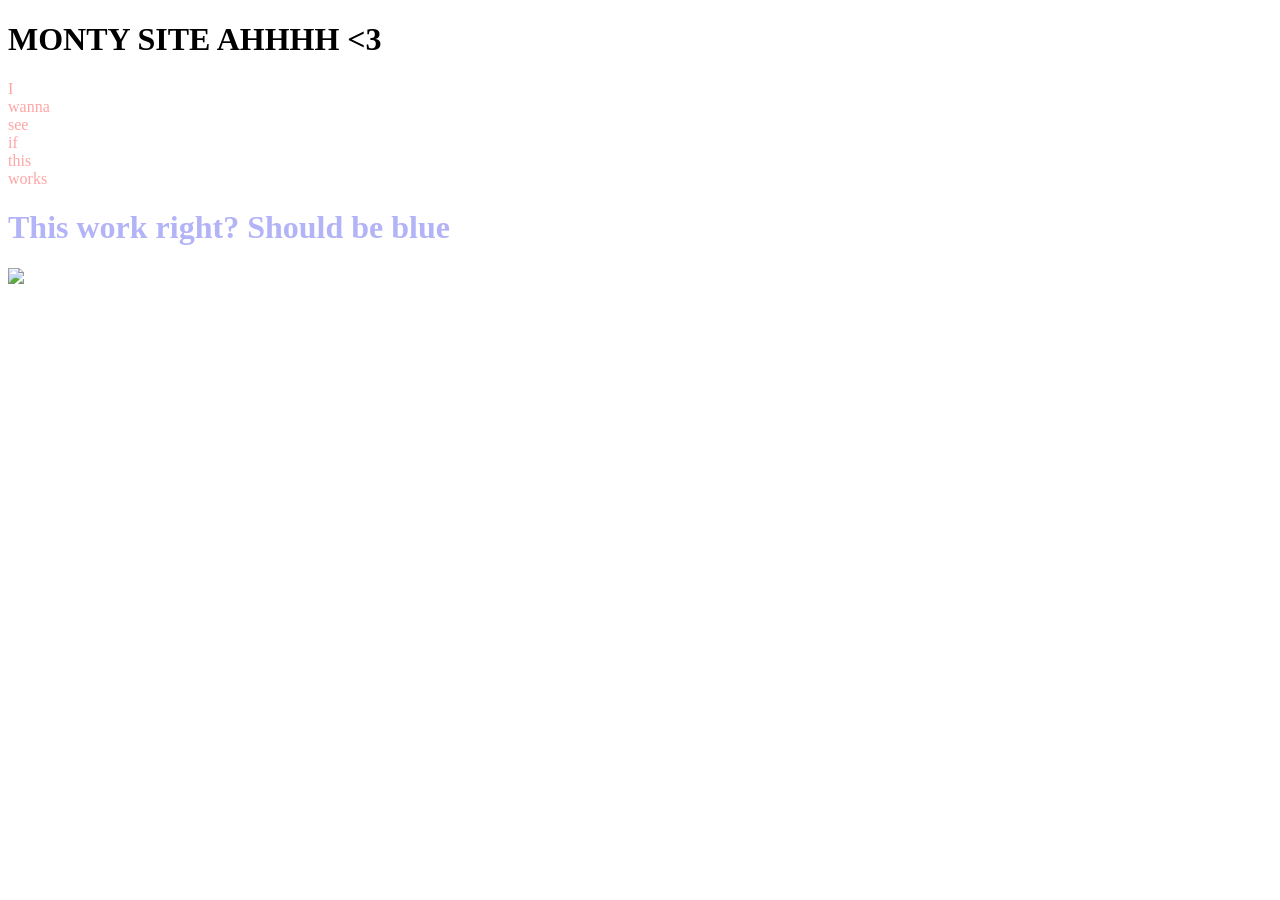
==== index.html @ e043eaaf "Color Change Test Commit" ====
<!DOCTYPE html>
<html lang="en-us">
  <head>
    <title> Monty site :)</title>
    <style type = "text/css" id ="opearUserStyle"></style>
  </head>
  <body>
    <h1> MONTY SITE AHHHH <3 </h1>
    <p style="color:rgb(255, 165, 165);"> I <br> wanna <br> see <br> if <br> this<br> works </p>
    <h1 style="color:rgb(179, 179, 247);"> This work right? Should be blue</h1>
    <img src="https://i.redd.it/wp4lyv8vwq771.jpg">
  </body>
</html>
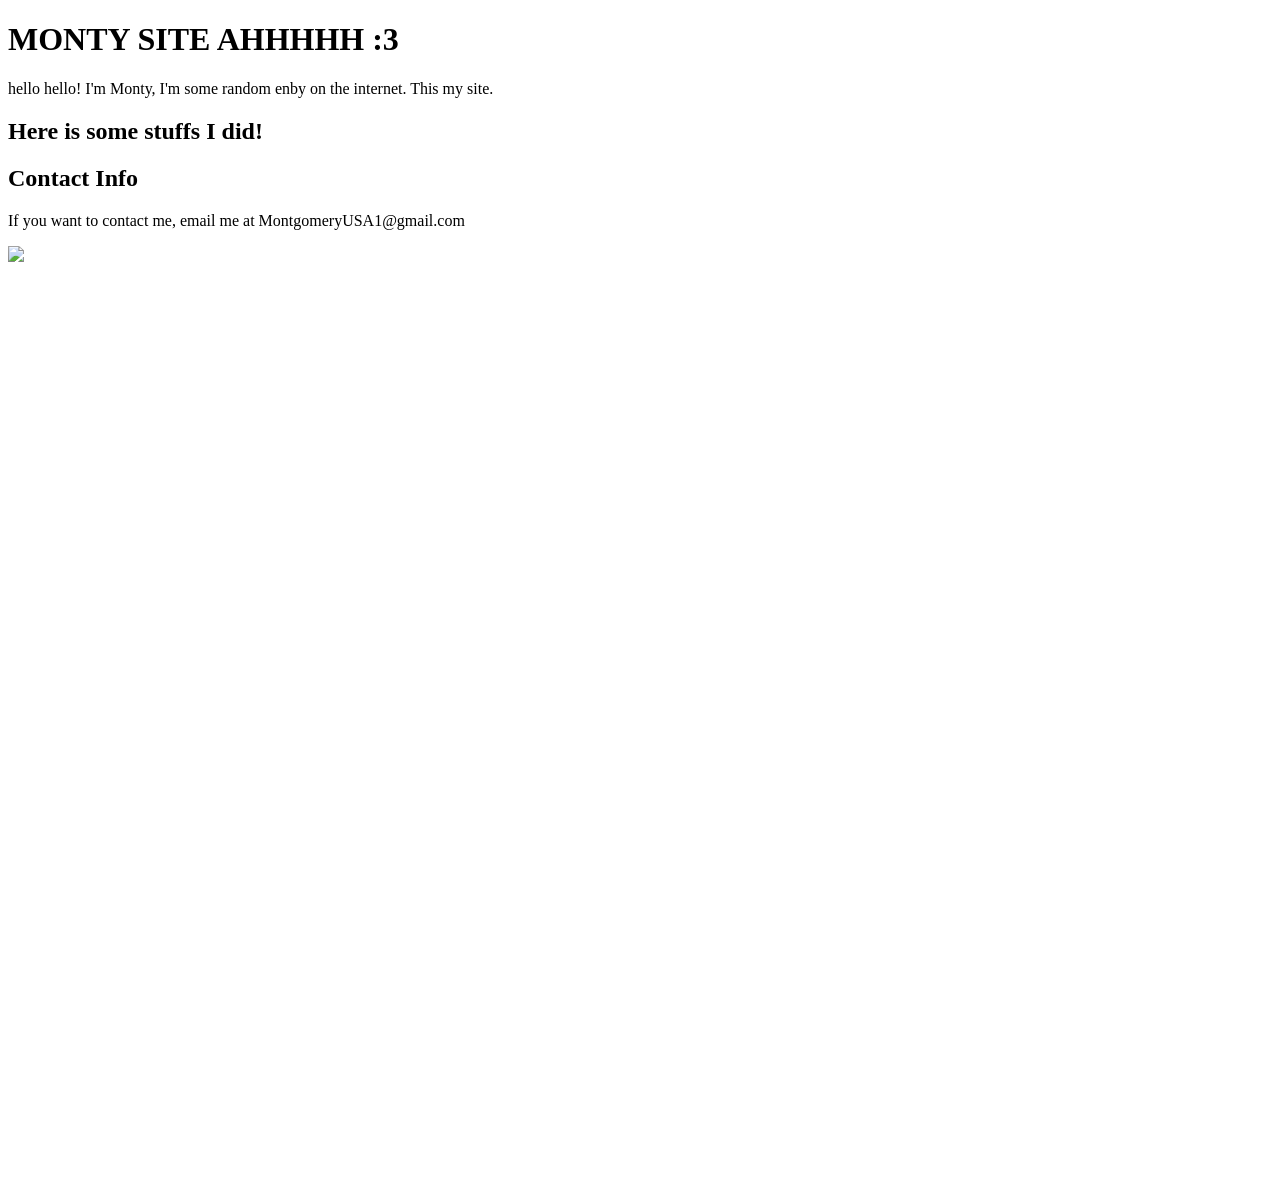
==== commit 89fcc320: "Test Commit with js file" ====
--- a/index.html
+++ b/index.html
@@ -1,14 +1,26 @@
 <!DOCTYPE html>
-<html lang="en-us">
+<html lang="en">
   <head>
-    <title> Monty site :)</title>
-    <style type = "text/css" id ="opearUserStyle"></style>
+    <meta charset="UTF-8">
+    <meta name = "viewport" content="width = device-width, initial -scale=1.0">
+    <title> Monty site :3 </title>
+    <style type = "stylesheet" href="styles.css"></style>
   </head>
   <body>
-    <h1> MONTY SITE AHHHH <3 </h1>
-    <p style="color:rgb(255, 165, 165);"> I <br> wanna <br> see <br> if <br> this<br> works </p>
-    <h1 style="color:rgb(179, 179, 247);"> This work right? Should be blue</h1>
-    <img src="https://i.redd.it/wp4lyv8vwq771.jpg">
+    <div id="background-effect"></div>
+    <div class="content-box">
+      <h1>MONTY SITE AHHHHH :3 </h1>
+      <p> hello hello! I'm Monty, I'm some random enby on the internet. This my site. </p>
+      <div class ="stuffs">
+        <h2> Here is some stuffs I did! </h2>
+      </div>
+      <div class="contact">
+        <h2>Contact Info</h2>
+        <p> If you want to contact me, email me at MontgomeryUSA1@gmail.com</p>
+      </div>
+      <img src="https://i.redd.it/wp4lyv8vwq771.jpg">
+    </div>
+    <script src="script.js"></script>
   </body>
 </html>
  
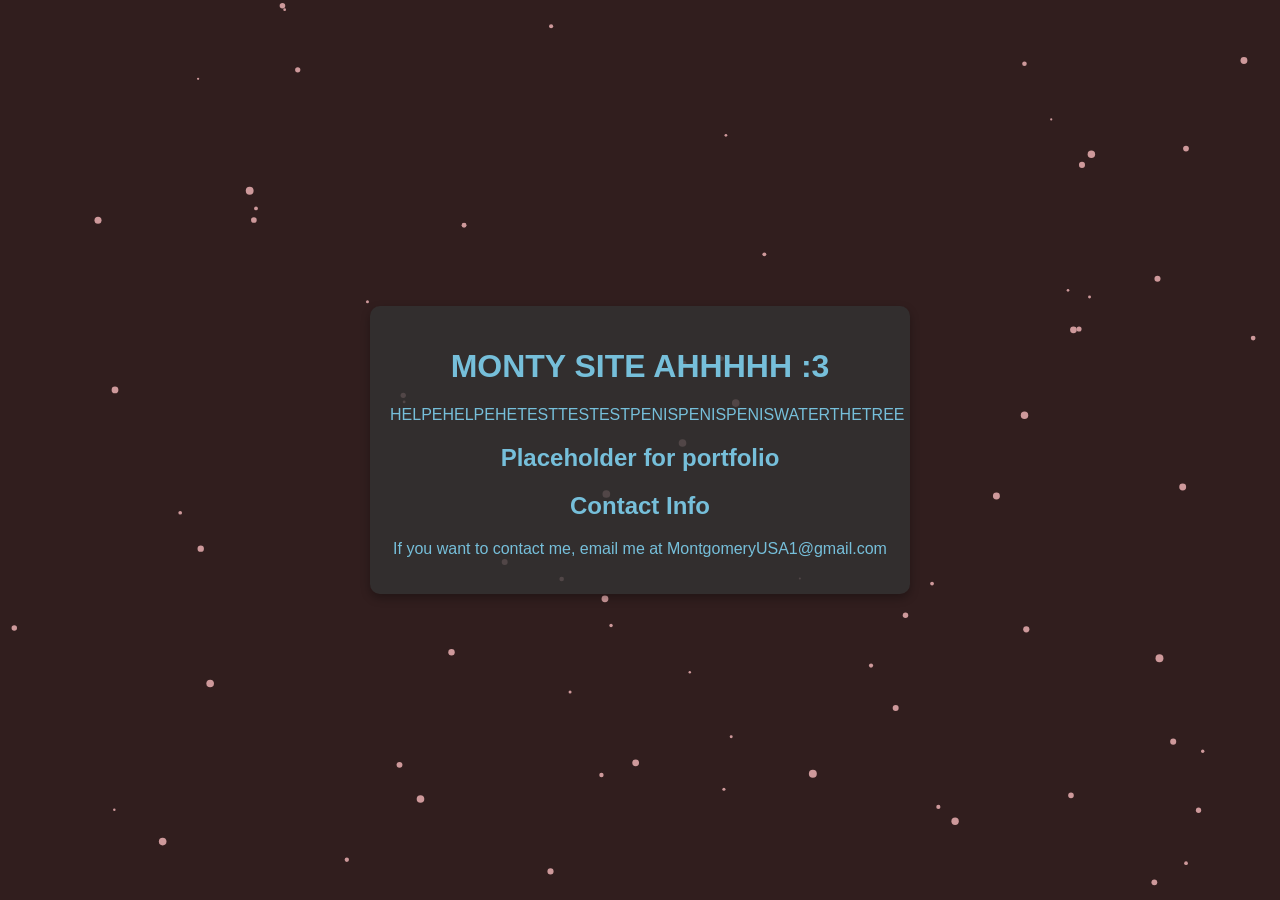
==== commit 9ad7f005: "whoho another commit" ====
--- a/index.html
+++ b/index.html
@@ -2,23 +2,23 @@
 <html lang="en">
   <head>
     <meta charset="UTF-8">
-    <meta name = "viewport" content="width = device-width, initial -scale=1.0">
+    <meta name="viewport" content="width=device-width, initial-scale=1.0">
     <title> Monty site :3 </title>
-    <style type = "stylesheet" href="styles.css"></style>
+    <link rel="stylesheet" href="styles.css">
   </head>
   <body>
     <div id="background-effect"></div>
     <div class="content-box">
       <h1>MONTY SITE AHHHHH :3 </h1>
-      <p> hello hello! I'm Monty, I'm some random enby on the internet. This my site. </p>
+      <p> HELPEHELPEHETESTTESTESTPENISPENISPENISWATERTHETREE </p>
       <div class ="stuffs">
-        <h2> Here is some stuffs I did! </h2>
+        <h2> Placeholder for portfolio </h2>
       </div>
       <div class="contact">
         <h2>Contact Info</h2>
         <p> If you want to contact me, email me at MontgomeryUSA1@gmail.com</p>
       </div>
-      <img src="https://i.redd.it/wp4lyv8vwq771.jpg">
+      
     </div>
     <script src="script.js"></script>
   </body>
--- a/styles.css
+++ b/styles.css
@@ -0,0 +1,33 @@
+body {
+    margin: 0;
+    padding: 0;
+    background: #311E1E;
+    color: #76bfda;
+    font-family: Arial, Helvetica, sans-serif;
+    display: flex;
+    justify-content: center;
+    align-items: center; 
+    height: 100vh; 
+    flex-direction: column; 
+}
+
+canvas{
+    position:absolute;
+    top:0;
+    left: 0;
+    width: 100%;
+    height: 100%;
+    z-index: -1;
+}
+
+.content-box{
+    background: rgba(50,50,50,0.8);
+    padding: 20px;
+    border-radius: 10px;
+    text-align: center;
+    box-shadow: 0px 4px 10px rgba(0,0,0,0.3);
+    width: 60%;
+    max-width: 500px;
+    position: relative;
+    z-index: 1;
+}
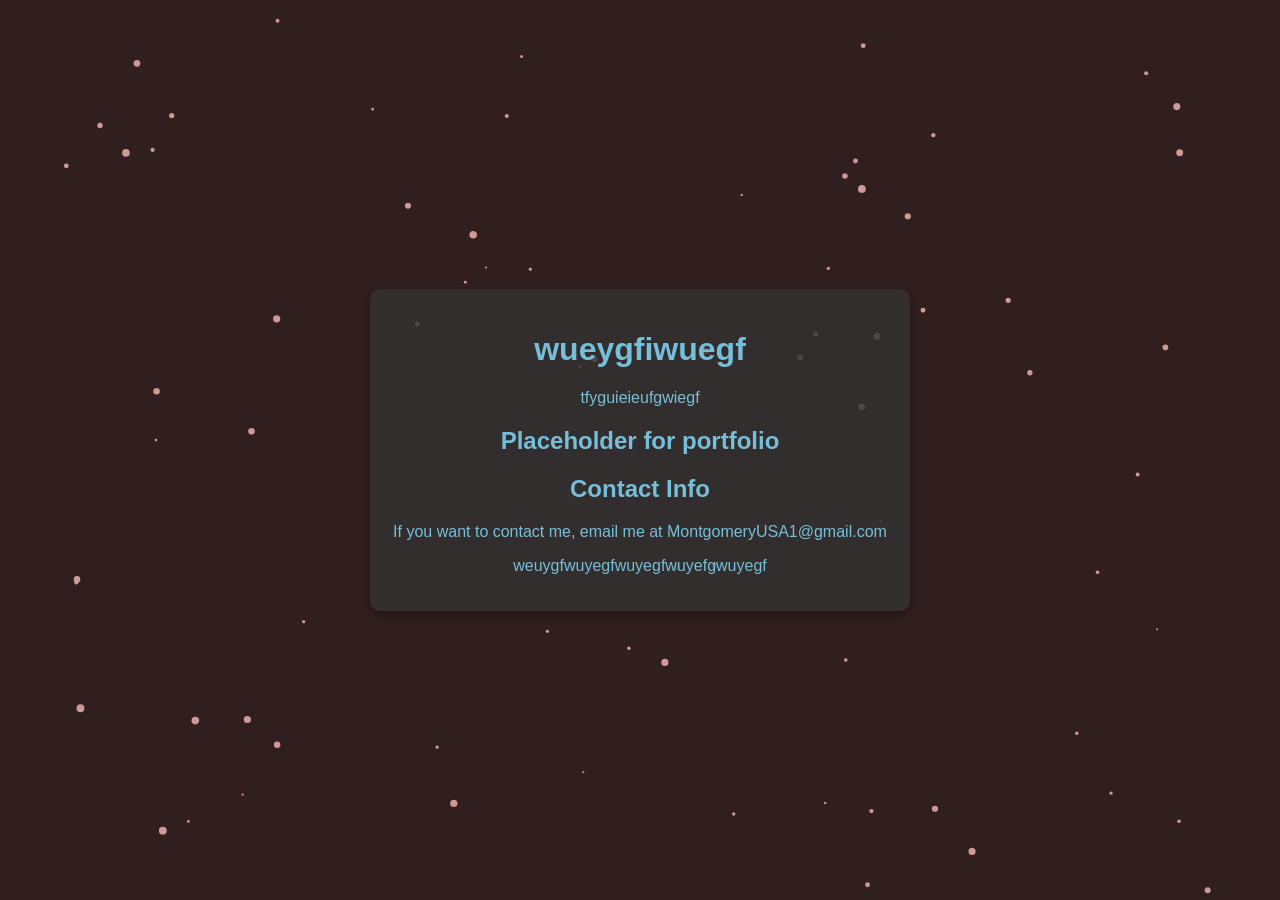
==== commit f8a0e0d0: "TEDST" ====
--- a/index.html
+++ b/index.html
@@ -3,14 +3,14 @@
   <head>
     <meta charset="UTF-8">
     <meta name="viewport" content="width=device-width, initial-scale=1.0">
-    <title> Monty site :3 </title>
+    <title> Monty site </title>
     <link rel="stylesheet" href="styles.css">
   </head>
   <body>
     <div id="background-effect"></div>
     <div class="content-box">
-      <h1>MONTY SITE AHHHHH :3 </h1>
-      <p> HELPEHELPEHETESTTESTESTPENISPENISPENISWATERTHETREE </p>
+      <h1>wueygfiwuegf </h1>
+      <p> tfyguieieufgwiegf </p>
       <div class ="stuffs">
         <h2> Placeholder for portfolio </h2>
       </div>
@@ -19,6 +19,8 @@
         <p> If you want to contact me, email me at MontgomeryUSA1@gmail.com</p>
       </div>
       
+
+      <p>weuygfwuyegfwuyegfwuyefgwuyegf</p>
     </div>
     <script src="script.js"></script>
   </body>
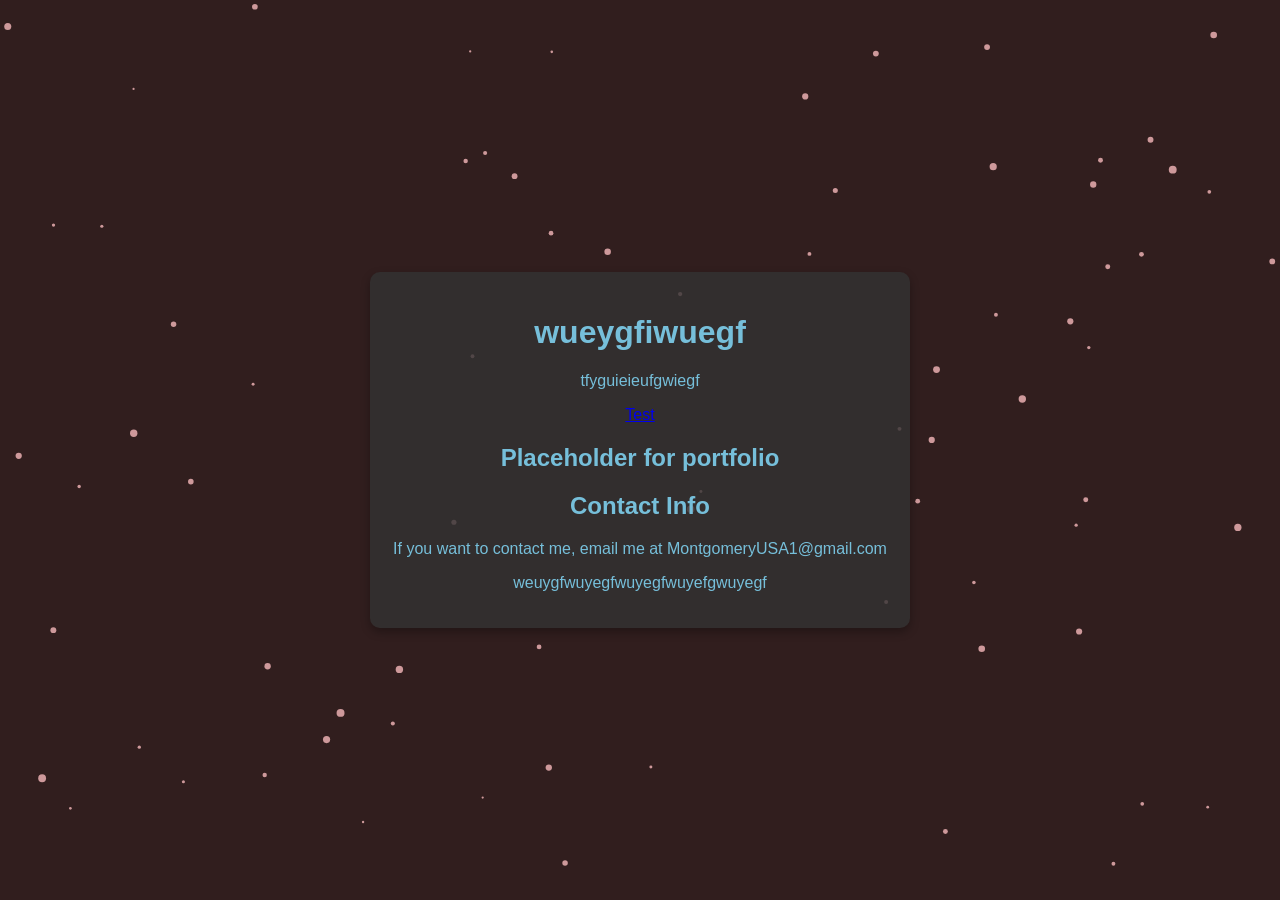
==== commit 147ea0ae: "Add link to VetConnect in index.html" ====
--- a/index.html
+++ b/index.html
@@ -11,6 +11,7 @@
     <div class="content-box">
       <h1>wueygfiwuegf </h1>
       <p> tfyguieieufgwiegf </p>
+      <a href="https://vetconnect.monty.my"> Test</a>
       <div class ="stuffs">
         <h2> Placeholder for portfolio </h2>
       </div>
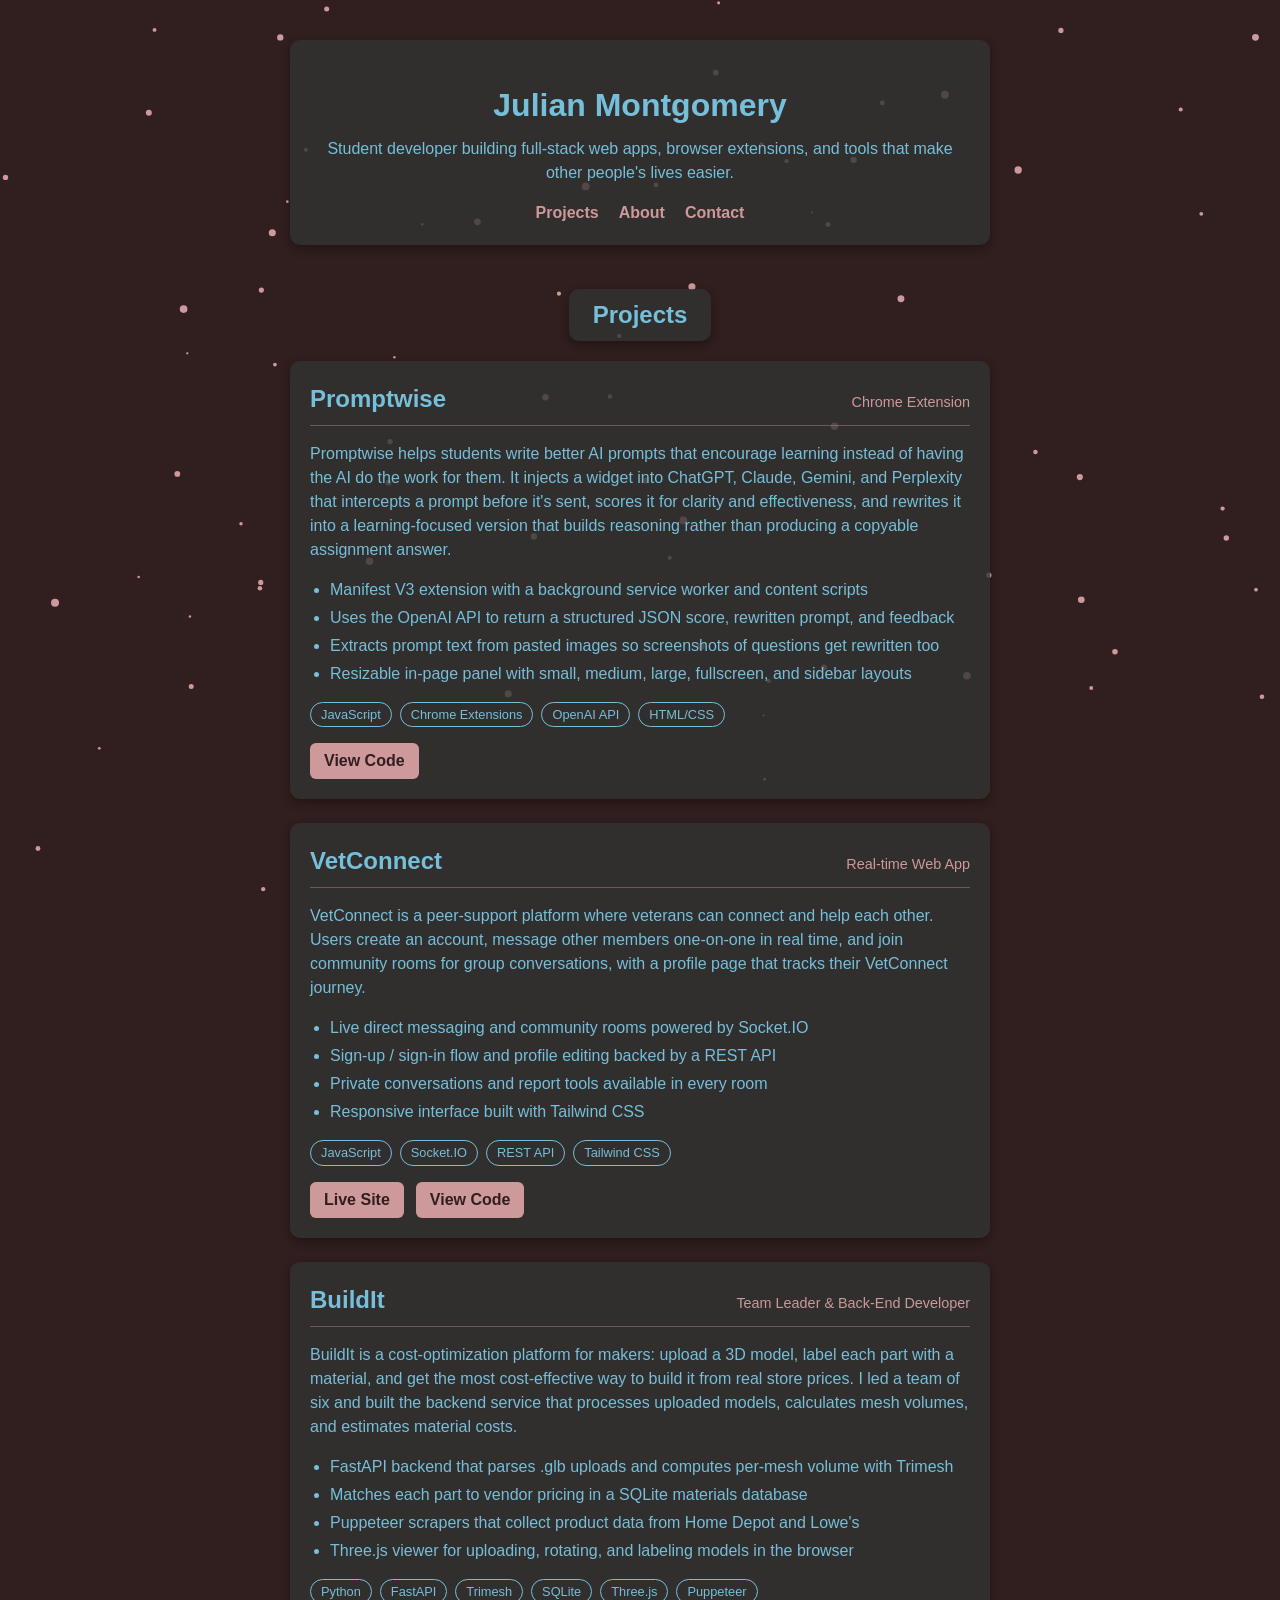
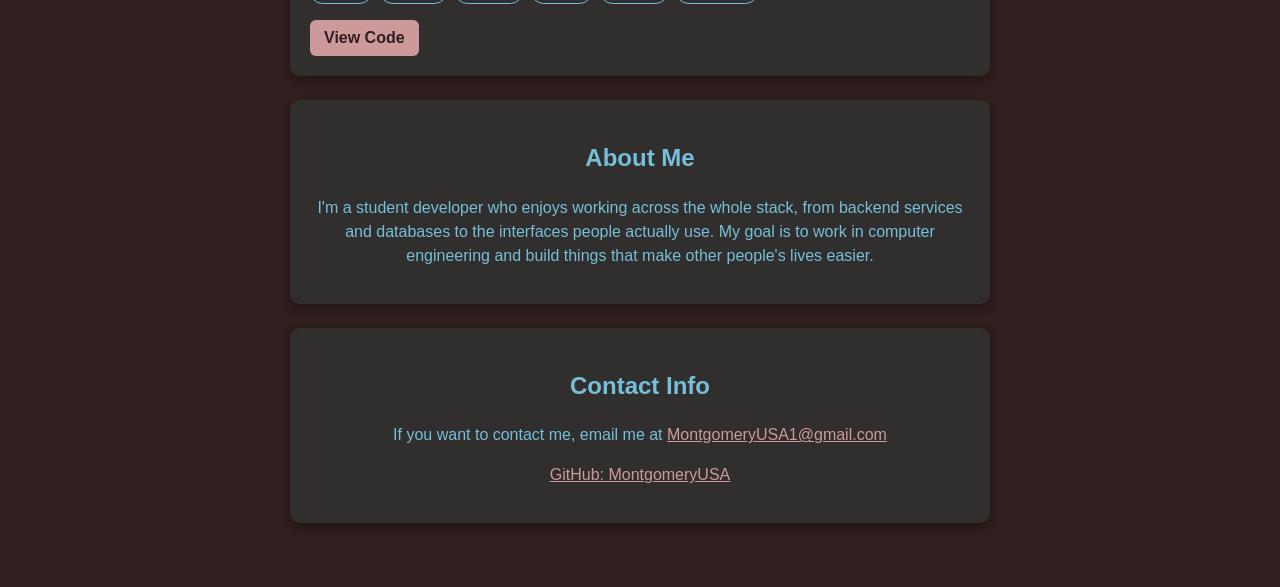
==== commit 12cc8bf0: "Turn site into a portfolio showcasing Promptwise, VetConnect, and BuildIt Keeps the existing theme (" ====
--- a/index.html
+++ b/index.html
@@ -3,27 +3,120 @@
   <head>
     <meta charset="UTF-8">
     <meta name="viewport" content="width=device-width, initial-scale=1.0">
-    <title> Monty site </title>
+    <title>Julian Montgomery | Portfolio</title>
     <link rel="stylesheet" href="styles.css">
   </head>
   <body>
     <div id="background-effect"></div>
-    <div class="content-box">
-      <h1>wueygfiwuegf </h1>
-      <p> tfyguieieufgwiegf </p>
-      <a href="https://vetconnect.monty.my"> Test</a>
-      <div class ="stuffs">
-        <h2> Placeholder for portfolio </h2>
-      </div>
-      <div class="contact">
+
+    <header class="content-box hero">
+      <h1>Julian Montgomery</h1>
+      <p class="tagline">Student developer building full-stack web apps, browser extensions, and tools that make other people's lives easier.</p>
+      <nav>
+        <a href="#projects">Projects</a>
+        <a href="#about">About</a>
+        <a href="#contact">Contact</a>
+      </nav>
+    </header>
+
+    <main>
+      <section id="projects">
+        <h2 class="section-title">Projects</h2>
+
+        <article class="content-box project">
+          <div class="project-header">
+            <h3>Promptwise</h3>
+            <span class="role">Chrome Extension</span>
+          </div>
+          <p>
+            Promptwise helps students write better AI prompts that encourage learning instead of
+            having the AI do the work for them. It injects a widget into ChatGPT, Claude, Gemini,
+            and Perplexity that intercepts a prompt before it's sent, scores it for clarity and
+            effectiveness, and rewrites it into a learning-focused version that builds reasoning
+            rather than producing a copyable assignment answer.
+          </p>
+          <ul class="highlights">
+            <li>Manifest V3 extension with a background service worker and content scripts</li>
+            <li>Uses the OpenAI API to return a structured JSON score, rewritten prompt, and feedback</li>
+            <li>Extracts prompt text from pasted images so screenshots of questions get rewritten too</li>
+            <li>Resizable in-page panel with small, medium, large, fullscreen, and sidebar layouts</li>
+          </ul>
+          <div class="tags">
+            <span>JavaScript</span><span>Chrome Extensions</span><span>OpenAI API</span><span>HTML/CSS</span>
+          </div>
+          <div class="links">
+            <a href="https://github.com/MontgomeryUSA/PW2" target="_blank" rel="noopener">View Code</a>
+          </div>
+        </article>
+
+        <article class="content-box project">
+          <div class="project-header">
+            <h3>VetConnect</h3>
+            <span class="role">Real-time Web App</span>
+          </div>
+          <p>
+            VetConnect is a peer-support platform where veterans can connect and help each other.
+            Users create an account, message other members one-on-one in real time, and join
+            community rooms for group conversations, with a profile page that tracks their
+            VetConnect journey.
+          </p>
+          <ul class="highlights">
+            <li>Live direct messaging and community rooms powered by Socket.IO</li>
+            <li>Sign-up / sign-in flow and profile editing backed by a REST API</li>
+            <li>Private conversations and report tools available in every room</li>
+            <li>Responsive interface built with Tailwind CSS</li>
+          </ul>
+          <div class="tags">
+            <span>JavaScript</span><span>Socket.IO</span><span>REST API</span><span>Tailwind CSS</span>
+          </div>
+          <div class="links">
+            <a href="https://vetconnect.monty.my" target="_blank" rel="noopener">Live Site</a>
+            <a href="https://github.com/MontgomeryUSA/vetconnect" target="_blank" rel="noopener">View Code</a>
+          </div>
+        </article>
+
+        <article class="content-box project">
+          <div class="project-header">
+            <h3>BuildIt</h3>
+            <span class="role">Team Leader &amp; Back-End Developer</span>
+          </div>
+          <p>
+            BuildIt is a cost-optimization platform for makers: upload a 3D model, label each part
+            with a material, and get the most cost-effective way to build it from real store
+            prices. I led a team of six and built the backend service that processes uploaded
+            models, calculates mesh volumes, and estimates material costs.
+          </p>
+          <ul class="highlights">
+            <li>FastAPI backend that parses .glb uploads and computes per-mesh volume with Trimesh</li>
+            <li>Matches each part to vendor pricing in a SQLite materials database</li>
+            <li>Puppeteer scrapers that collect product data from Home Depot and Lowe's</li>
+            <li>Three.js viewer for uploading, rotating, and labeling models in the browser</li>
+          </ul>
+          <div class="tags">
+            <span>Python</span><span>FastAPI</span><span>Trimesh</span><span>SQLite</span><span>Three.js</span><span>Puppeteer</span>
+          </div>
+          <div class="links">
+            <a href="https://github.com/MontgomeryUSA/BuildIt" target="_blank" rel="noopener">View Code</a>
+          </div>
+        </article>
+      </section>
+
+      <section id="about" class="content-box">
+        <h2>About Me</h2>
+        <p>
+          I'm a student developer who enjoys working across the whole stack, from backend
+          services and databases to the interfaces people actually use. My goal is to work in
+          computer engineering and build things that make other people's lives easier.
+        </p>
+      </section>
+
+      <section id="contact" class="content-box contact">
         <h2>Contact Info</h2>
-        <p> If you want to contact me, email me at MontgomeryUSA1@gmail.com</p>
-      </div>
-      
+        <p>If you want to contact me, email me at <a href="mailto:MontgomeryUSA1@gmail.com">MontgomeryUSA1@gmail.com</a></p>
+        <p><a href="https://github.com/MontgomeryUSA" target="_blank" rel="noopener">GitHub: MontgomeryUSA</a></p>
+      </section>
+    </main>
 
-      <p>weuygfwuyegfwuyegfwuyefgwuyegf</p>
-    </div>
     <script src="script.js"></script>
   </body>
 </html>
- 
--- a/styles.css
+++ b/styles.css
@@ -1,23 +1,44 @@
+
 body {
     margin: 0;
-    padding: 0;
+    padding: 40px 16px;
     background: #311E1E;
     color: #76bfda;
     font-family: Arial, Helvetica, sans-serif;
     display: flex;
-    justify-content: center;
-    align-items: center; 
-    height: 100vh; 
-    flex-direction: column; 
+    align-items: center;
+    flex-direction: column;
+    min-height: 100vh;
+    box-sizing: border-box;
+    line-height: 1.5;
+}
+
+html {
+    scroll-behavior: smooth;
 }
 
 canvas{
-    position:absolute;
+    position: fixed;
     top:0;
     left: 0;
     width: 100%;
     height: 100%;
     z-index: -1;
+}
+
+a {
+    color: #CE999B;
+}
+
+a:hover {
+    color: #76bfda;
+}
+
+main {
+    width: 100%;
+    display: flex;
+    flex-direction: column;
+    align-items: center;
 }
 
 .content-box{
@@ -27,7 +48,127 @@
     text-align: center;
     box-shadow: 0px 4px 10px rgba(0,0,0,0.3);
     width: 60%;
-    max-width: 500px;
+    max-width: 700px;
     position: relative;
     z-index: 1;
-}+    margin-bottom: 24px;
+    box-sizing: border-box;
+}
+
+.hero h1 {
+    margin-bottom: 8px;
+}
+
+.tagline {
+    margin-top: 0;
+}
+
+nav {
+    display: flex;
+    justify-content: center;
+    gap: 20px;
+    flex-wrap: wrap;
+}
+
+nav a {
+    text-decoration: none;
+    font-weight: bold;
+}
+
+section {
+    scroll-margin-top: 20px;
+}
+
+#projects {
+    width: 100%;
+    display: flex;
+    flex-direction: column;
+    align-items: center;
+}
+
+.section-title {
+    background: rgba(50,50,50,0.8);
+    padding: 8px 24px;
+    border-radius: 10px;
+    box-shadow: 0px 4px 10px rgba(0,0,0,0.3);
+}
+
+.project {
+    text-align: left;
+    transition: transform 0.2s ease, box-shadow 0.2s ease;
+}
+
+.project:hover {
+    transform: translateY(-4px);
+    box-shadow: 0px 8px 20px rgba(0,0,0,0.4);
+}
+
+.project-header {
+    display: flex;
+    justify-content: space-between;
+    align-items: baseline;
+    flex-wrap: wrap;
+    gap: 8px;
+    border-bottom: 1px solid rgba(206,153,155,0.4);
+    margin-bottom: 12px;
+}
+
+.project-header h3 {
+    margin: 0 0 8px;
+    font-size: 1.5em;
+}
+
+.role {
+    color: #CE999B;
+    font-size: 0.9em;
+    margin-bottom: 8px;
+}
+
+.highlights {
+    padding-left: 20px;
+}
+
+.highlights li {
+    margin-bottom: 4px;
+}
+
+.tags {
+    display: flex;
+    flex-wrap: wrap;
+    gap: 8px;
+    margin: 16px 0;
+}
+
+.tags span {
+    border: 1px solid #76bfda;
+    border-radius: 999px;
+    padding: 2px 10px;
+    font-size: 0.8em;
+}
+
+.links {
+    display: flex;
+    gap: 12px;
+    flex-wrap: wrap;
+}
+
+.links a {
+    text-decoration: none;
+    background: #CE999B;
+    color: #311E1E;
+    padding: 6px 14px;
+    border-radius: 6px;
+    font-weight: bold;
+    transition: background 0.2s ease;
+}
+
+.links a:hover {
+    background: #76bfda;
+    color: #311E1E;
+}
+
+@media (max-width: 800px) {
+    .content-box {
+        width: 100%;
+    }
+}
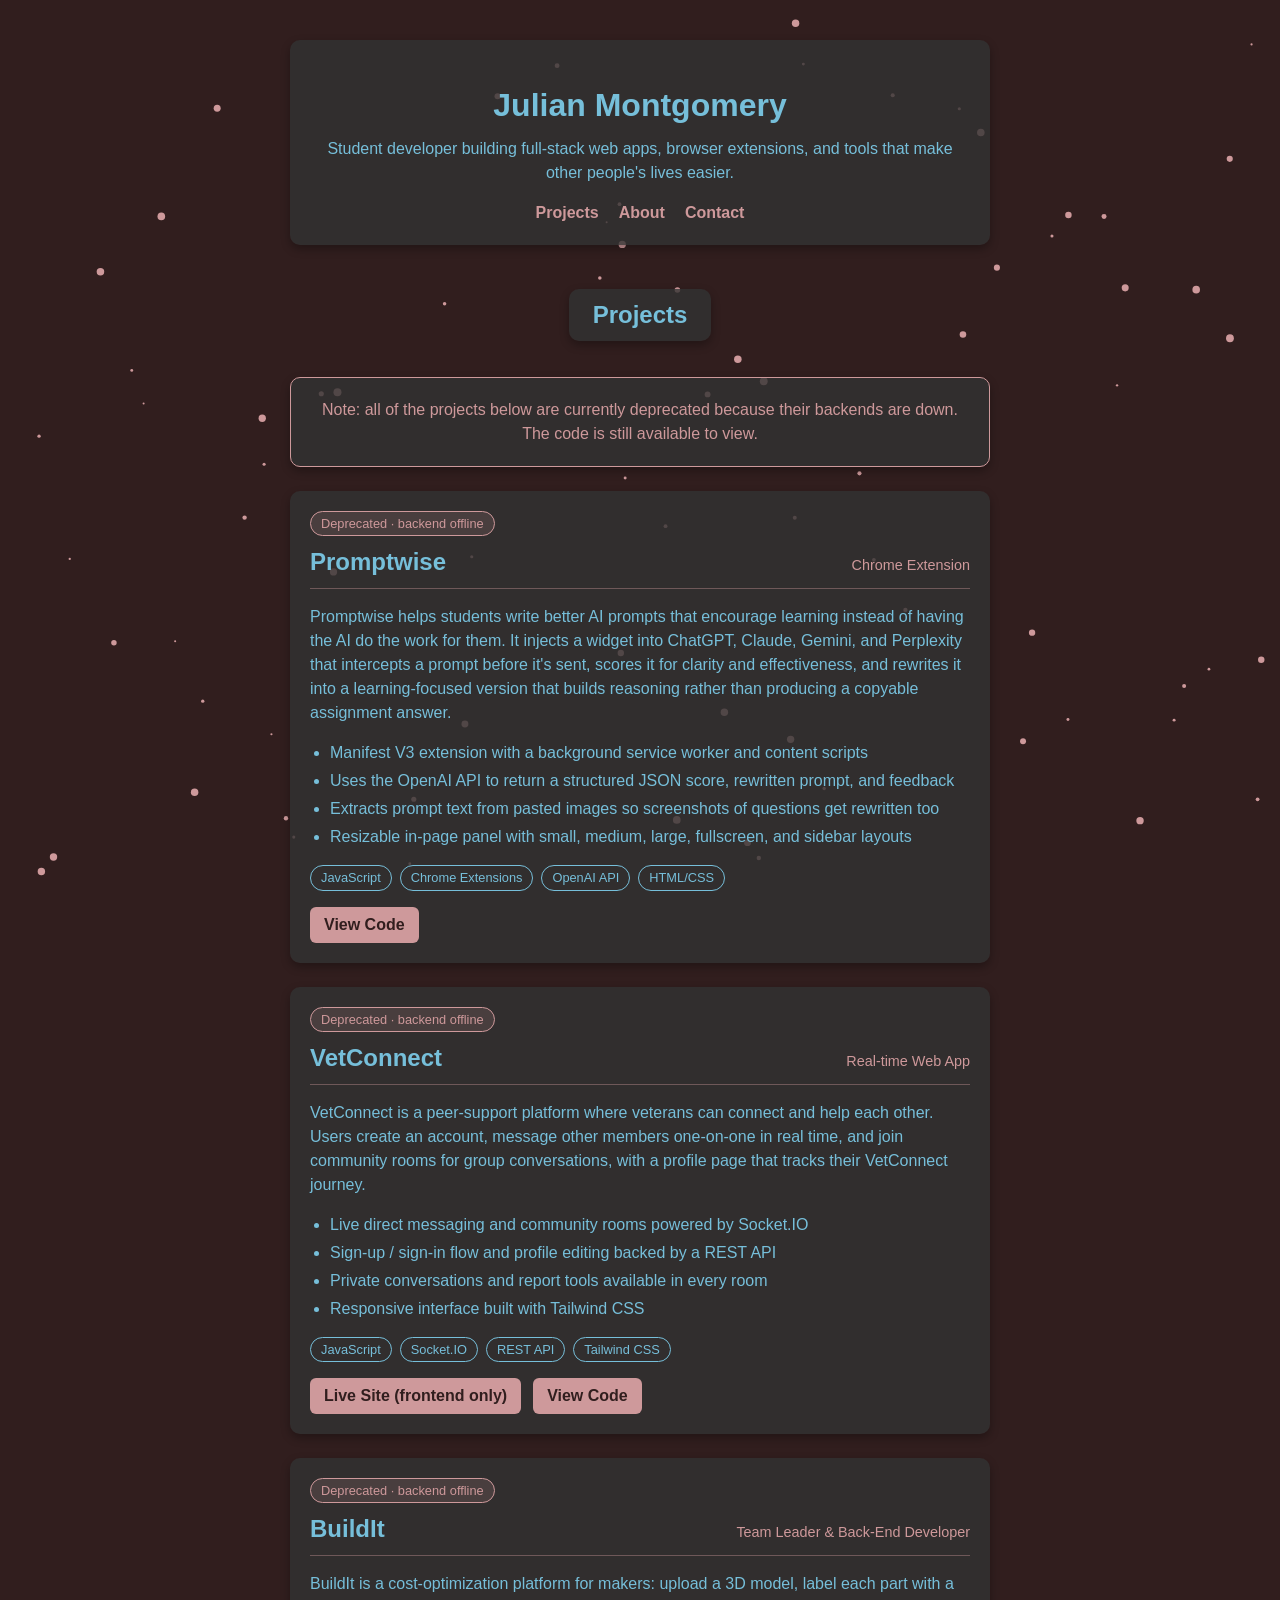
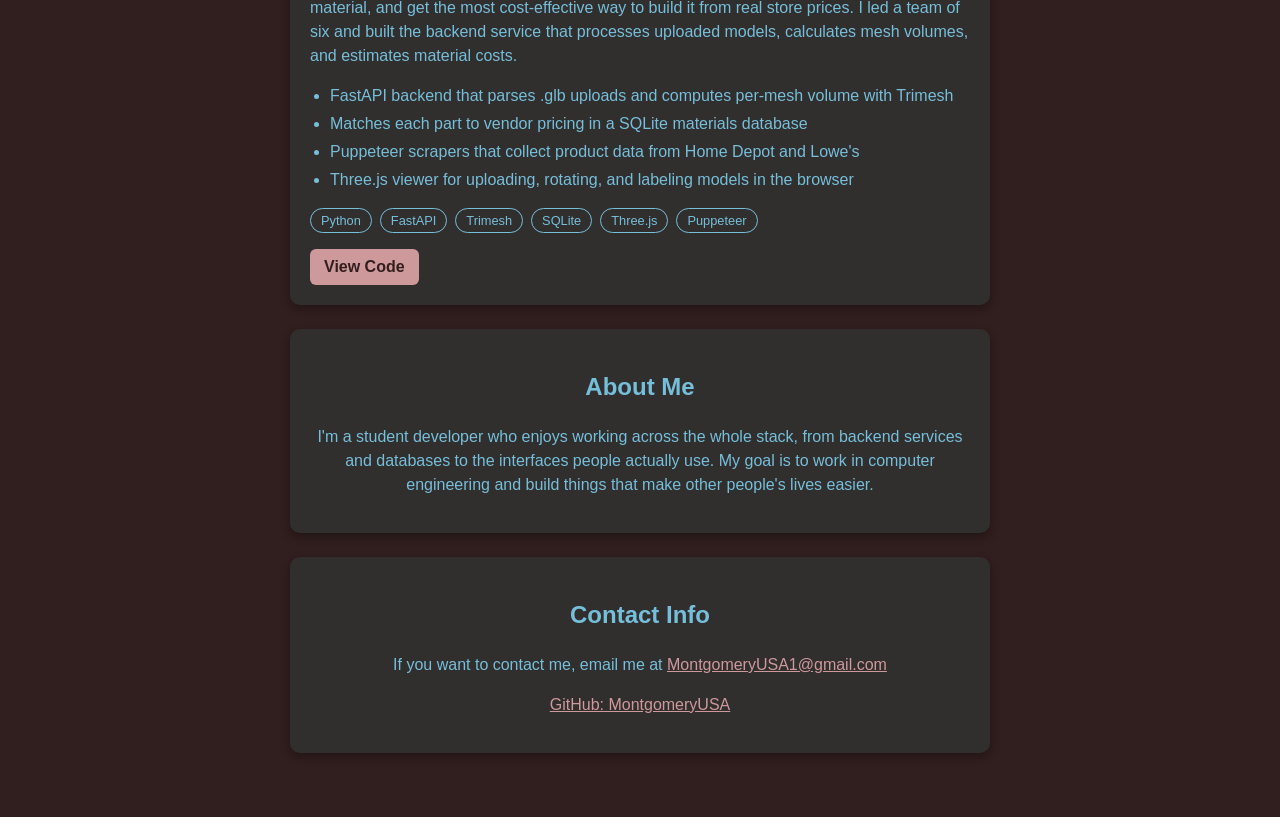
==== commit 9e0ef52b: "Mark all portfolio projects as deprecated while backends are down Co-Authored-By: Claude Opus 5.5 <n" ====
--- a/index.html
+++ b/index.html
@@ -22,8 +22,10 @@
     <main>
       <section id="projects">
         <h2 class="section-title">Projects</h2>
+        <p class="content-box notice">Note: all of the projects below are currently deprecated because their backends are down. The code is still available to view.</p>
 
         <article class="content-box project">
+          <span class="status">Deprecated &middot; backend offline</span>
           <div class="project-header">
             <h3>Promptwise</h3>
             <span class="role">Chrome Extension</span>
@@ -50,6 +52,7 @@
         </article>
 
         <article class="content-box project">
+          <span class="status">Deprecated &middot; backend offline</span>
           <div class="project-header">
             <h3>VetConnect</h3>
             <span class="role">Real-time Web App</span>
@@ -70,12 +73,13 @@
             <span>JavaScript</span><span>Socket.IO</span><span>REST API</span><span>Tailwind CSS</span>
           </div>
           <div class="links">
-            <a href="https://vetconnect.monty.my" target="_blank" rel="noopener">Live Site</a>
+            <a href="https://vetconnect.monty.my" target="_blank" rel="noopener">Live Site (frontend only)</a>
             <a href="https://github.com/MontgomeryUSA/vetconnect" target="_blank" rel="noopener">View Code</a>
           </div>
         </article>
 
         <article class="content-box project">
+          <span class="status">Deprecated &middot; backend offline</span>
           <div class="project-header">
             <h3>BuildIt</h3>
             <span class="role">Team Leader &amp; Back-End Developer</span>
--- a/styles.css
+++ b/styles.css
@@ -167,6 +167,22 @@
     color: #311E1E;
 }
 
+.notice {
+    border: 1px solid #CE999B;
+    color: #CE999B;
+}
+
+.status {
+    display: inline-block;
+    background: rgba(206,153,155,0.15);
+    border: 1px solid #CE999B;
+    color: #CE999B;
+    border-radius: 999px;
+    padding: 2px 10px;
+    font-size: 0.8em;
+    margin-bottom: 8px;
+}
+
 @media (max-width: 800px) {
     .content-box {
         width: 100%;
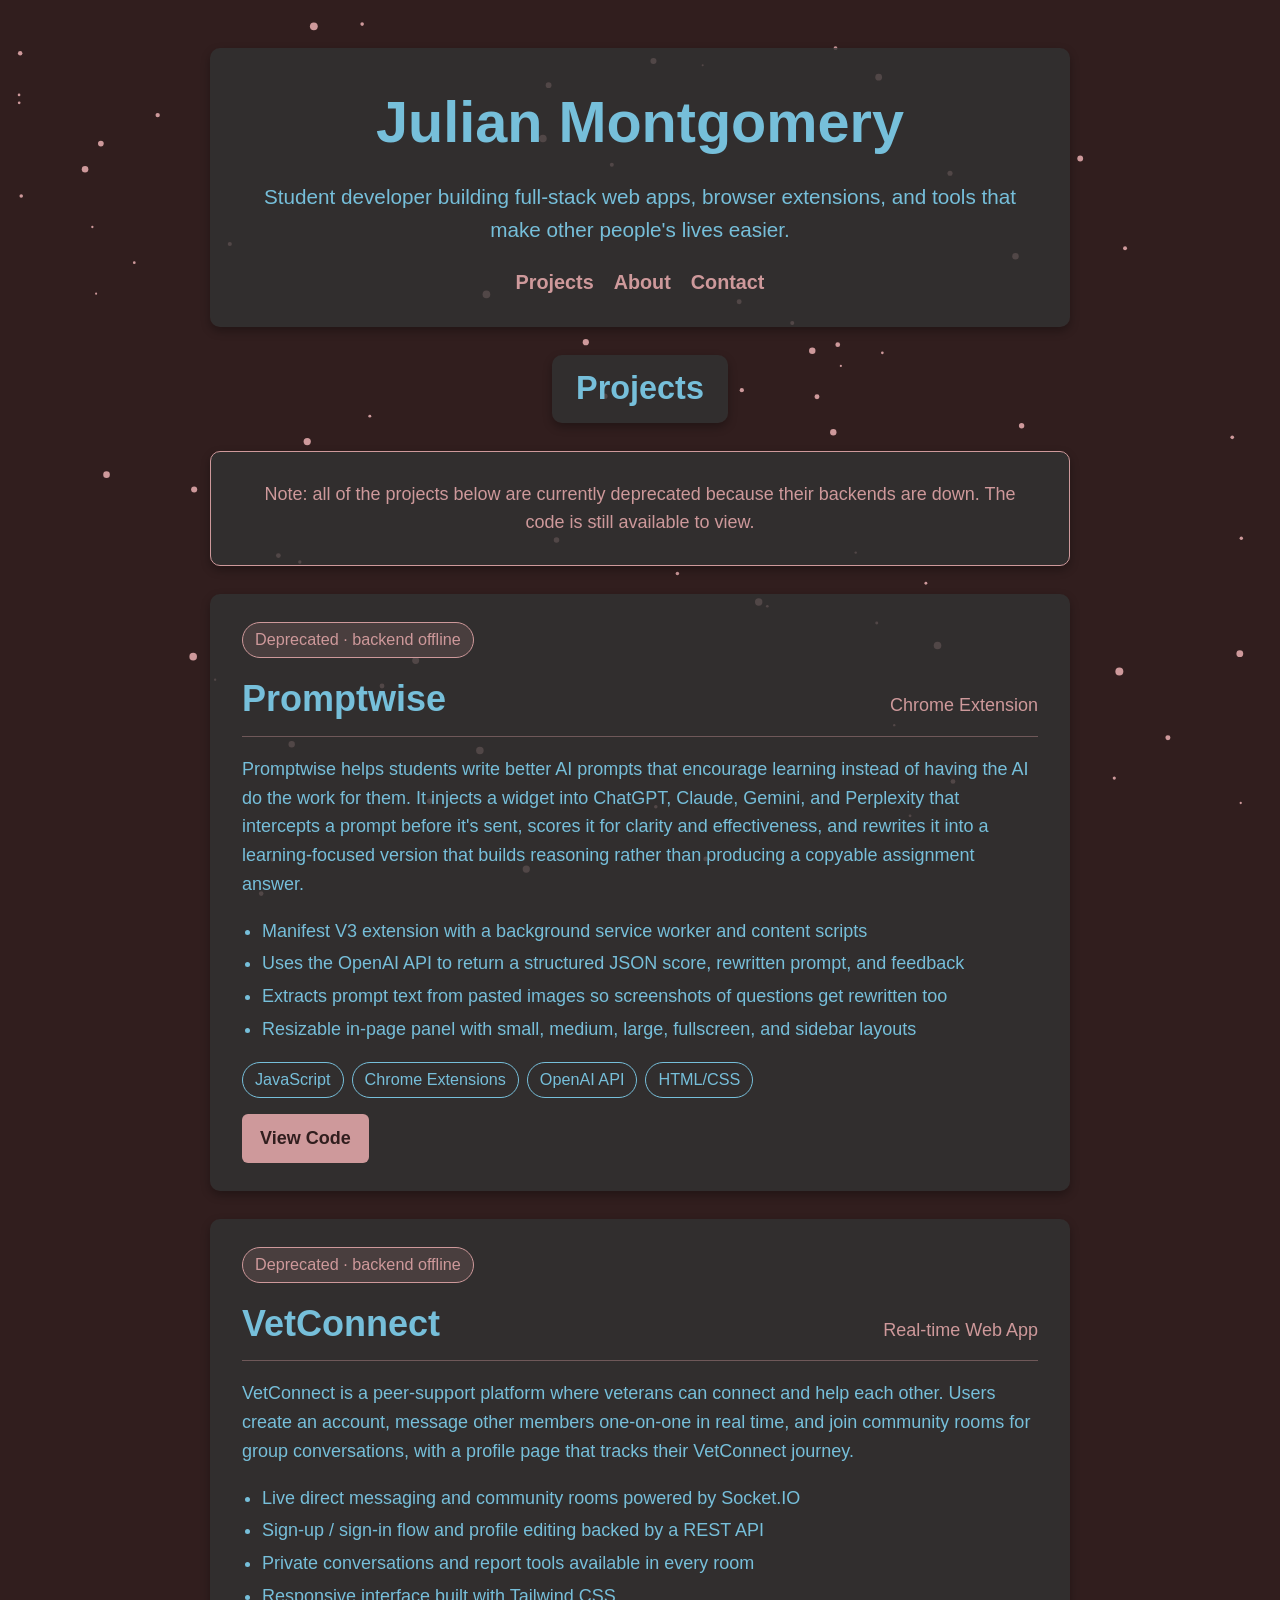
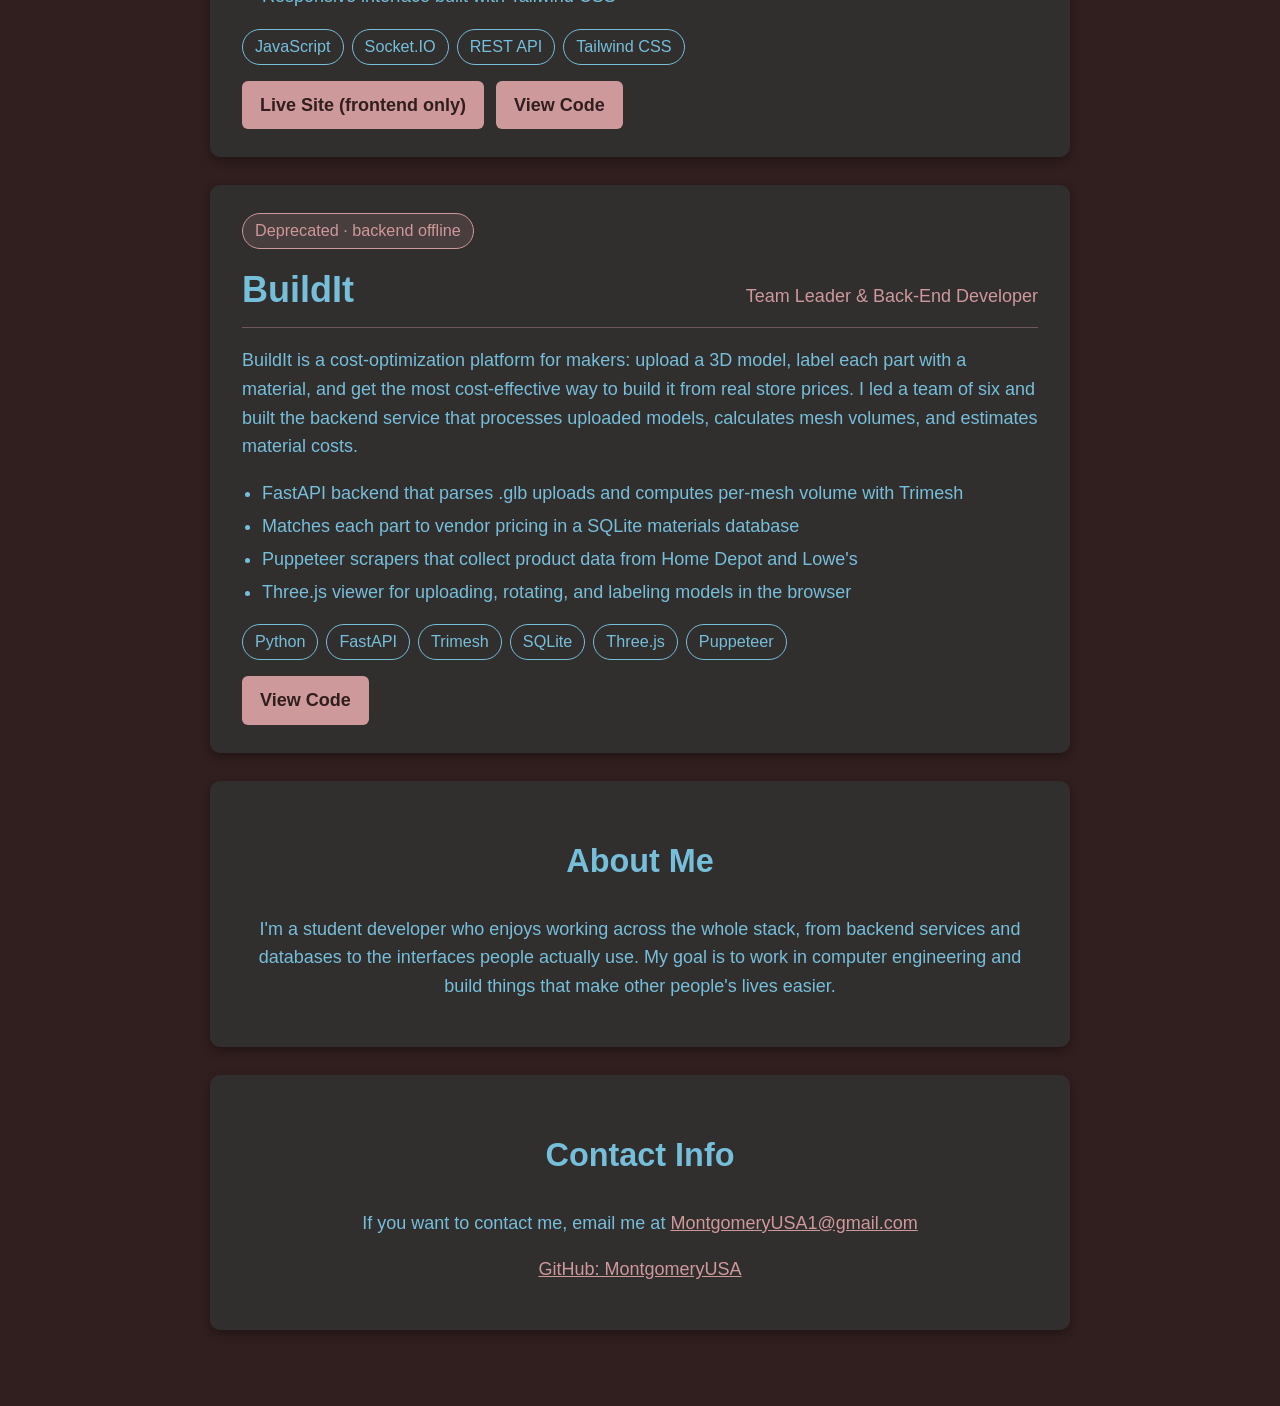
==== commit 8353e199: "Fix unreachable content and enlarge text Switch from flex-centered body to normal block flow so noth" ====
--- a/index.html
+++ b/index.html
@@ -4,7 +4,7 @@
     <meta charset="UTF-8">
     <meta name="viewport" content="width=device-width, initial-scale=1.0">
     <title>Julian Montgomery | Portfolio</title>
-    <link rel="stylesheet" href="styles.css">
+    <link rel="stylesheet" href="styles.css?v=2">
   </head>
   <body>
     <div id="background-effect"></div>
@@ -121,6 +121,6 @@
       </section>
     </main>
 
-    <script src="script.js"></script>
+    <script src="script.js?v=2"></script>
   </body>
 </html>
--- a/styles.css
+++ b/styles.css
@@ -1,20 +1,19 @@
+
+html {
+    font-size: 18px;
+    scroll-behavior: smooth;
+}
 
 body {
     margin: 0;
-    padding: 40px 16px;
+    padding: 48px 16px;
     background: #311E1E;
     color: #76bfda;
     font-family: Arial, Helvetica, sans-serif;
-    display: flex;
-    align-items: center;
-    flex-direction: column;
+    font-size: 1rem;
+    line-height: 1.6;
     min-height: 100vh;
     box-sizing: border-box;
-    line-height: 1.5;
-}
-
-html {
-    scroll-behavior: smooth;
 }
 
 canvas{
@@ -36,31 +35,34 @@
 
 main {
     width: 100%;
-    display: flex;
-    flex-direction: column;
-    align-items: center;
 }
 
 .content-box{
     background: rgba(50,50,50,0.8);
-    padding: 20px;
+    padding: 28px 32px;
     border-radius: 10px;
     text-align: center;
     box-shadow: 0px 4px 10px rgba(0,0,0,0.3);
-    width: 60%;
-    max-width: 700px;
+    width: 100%;
+    max-width: 860px;
     position: relative;
     z-index: 1;
-    margin-bottom: 24px;
+    margin: 0 auto 28px;
     box-sizing: border-box;
 }
 
 .hero h1 {
-    margin-bottom: 8px;
+    font-size: clamp(2.2rem, 6vw, 3.2rem);
+    margin: 0 0 12px;
 }
 
 .tagline {
     margin-top: 0;
+    font-size: 1.15rem;
+}
+
+h2 {
+    font-size: 1.8rem;
 }
 
 nav {
@@ -73,6 +75,7 @@
 nav a {
     text-decoration: none;
     font-weight: bold;
+    font-size: 1.1rem;
 }
 
 section {
@@ -81,12 +84,11 @@
 
 #projects {
     width: 100%;
-    display: flex;
-    flex-direction: column;
-    align-items: center;
 }
 
 .section-title {
+    display: table;
+    margin: 12px auto 28px;
     background: rgba(50,50,50,0.8);
     padding: 8px 24px;
     border-radius: 10px;
@@ -115,12 +117,12 @@
 
 .project-header h3 {
     margin: 0 0 8px;
-    font-size: 1.5em;
+    font-size: 2rem;
 }
 
 .role {
     color: #CE999B;
-    font-size: 0.9em;
+    font-size: 1rem;
     margin-bottom: 8px;
 }
 
@@ -142,8 +144,8 @@
 .tags span {
     border: 1px solid #76bfda;
     border-radius: 999px;
-    padding: 2px 10px;
-    font-size: 0.8em;
+    padding: 4px 12px;
+    font-size: 0.9rem;
 }
 
 .links {
@@ -156,8 +158,9 @@
     text-decoration: none;
     background: #CE999B;
     color: #311E1E;
-    padding: 6px 14px;
+    padding: 10px 18px;
     border-radius: 6px;
+    font-size: 1rem;
     font-weight: bold;
     transition: background 0.2s ease;
 }
@@ -178,13 +181,25 @@
     border: 1px solid #CE999B;
     color: #CE999B;
     border-radius: 999px;
-    padding: 2px 10px;
-    font-size: 0.8em;
-    margin-bottom: 8px;
-}
-
-@media (max-width: 800px) {
+    padding: 4px 12px;
+    font-size: 0.9rem;
+    margin-bottom: 12px;
+}
+
+@media (max-width: 600px) {
+    html {
+        font-size: 17px;
+    }
+
+    body {
+        padding: 24px 16px;
+    }
+
     .content-box {
-        width: 100%;
-    }
-}
+        padding: 22px 18px;
+    }
+
+    .project-header h3 {
+        font-size: 1.7rem;
+    }
+}
